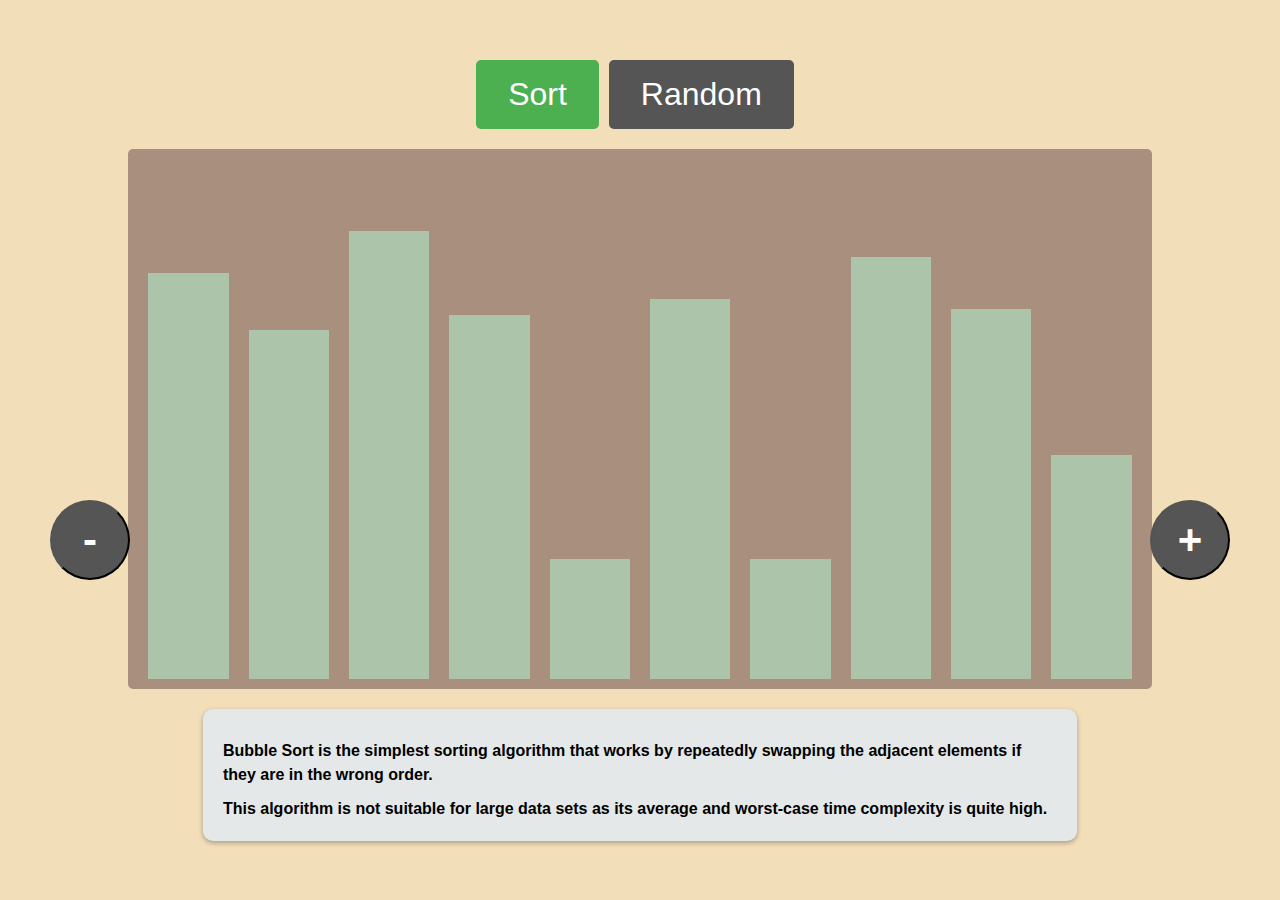
==== algorithms/bubble/bubble.html @ df7b9f5c "Algorithms" ====
<!DOCTYPE html>
<html>
<head>
  <meta charset="UTF-8">
  <title>Bubble Sort Visualization</title>
  <link rel="stylesheet" type="text/css" href="/algorithms/algorithms.css">
</head>
<body>
  <div class="container">
    <div class="header">
		<div class="button-container">
		  <button id="add-btn">+</button>
		  <button id="remove-btn">-</button>
		</div>
		<button id="sort-btn">Sort</button>
		<button id="random-btn">Random</button>
	  </div>
    <div class="column-container">
      <div class="column" id="col-0"></div>
      <div class="column" id="col-1"></div>
      <div class="column" id="col-2"></div>
      <div class="column" id="col-3"></div>
      <div class="column" id="col-4"></div>
      <div class="column" id="col-5"></div>
      <div class="column" id="col-6"></div>
      <div class="column" id="col-7"></div>
      <div class="column" id="col-8"></div>
      <div class="column" id="col-9"></div>
    </div>
	<div class="description-container">
		<div class="description">
		  <h5>Bubble Sort is the simplest sorting algorithm that works by repeatedly swapping the adjacent elements if they are in the wrong order.</h5>
		  <h5>This algorithm is not suitable for large data sets as its average and worst-case time complexity is quite high.</h5>
		</div>
	  </div>
  </div>
  <script src="bubble.js"></script>
</body>
</html>
---- algorithms/algorithms.css ----
* {
	margin: 0;
	padding: 0;
	box-sizing: border-box;
  }
  
  body {
	background-color: #F3DEBA;
	font-family: Arial, sans-serif;
  }
  
  .container {
	display: flex;
	flex-direction: column;
	justify-content: center;
	align-items: center;
	height: 100vh;
	width: 100%;
  }
  
  .header {
	display: flex;
	flex-direction: row;
	justify-content: center;
	align-items: center;
	margin-bottom: 20px;
  }
  
  .column-container {
	display: flex;
	flex-direction: row;
	justify-content: center;
	align-items: flex-end;
	height: 60%;
	width: 80%;
	background-color: #A9907E;
	border-radius: 5px;
	padding: 10px;
  }
  
  .column {
	width: 8%;
	margin: 0 10px;
	background-color: #ABC4AA;
	transition: all 0.2s ease-in-out;
  }
  
  #col-0 {
	height: 10%;
  }
  
  #col-1 {
	height: 22%;
  }
  
  #col-2 {
	height: 56%;
  }
  
  #col-3 {
	height: 27%;
  }
  
  #col-4 {
	height: 49%;
  }
  
  #col-5 {
	height: 61%;
  }
  
  #col-6 {
	height: 79%;
  }
  
  #col-7 {
	height: 80%;
  }
  
  #col-8 {
	height: 90%;
  }
  
  #col-9 {
	height: 10%;
  }
  
  #sort-btn {
	background-color: #4CAF50;
	color: white;
	padding: 16px 32px;
	margin-right: 10px;
	border: none;
	border-radius: 5px;
	cursor: pointer;
	font-size: 32px;
  }
  
  #random-btn {
	background-color: #555555;
	color: white;
	padding: 16px 32px;
	margin-right: 10px;
	border: none;
	border-radius: 5px;
	cursor: pointer;
	font-size: 32px;
  }
  
  #sort-btn:hover, #random-btn:hover,#add-btn:hover, #remove-btn:hover {
	opacity: 0.8;
  }

  #add-btn {
	font-size: 42px;
	font-weight: bold;
	background-color: #555555;
	color: #fff;
	border-radius: 50%;
	width: 80px;
	height: 80px;
	cursor: pointer;
	position: absolute;
	top: 500px;
	right: 50px;
  }
  
  #remove-btn {
	font-size: 42px;
	font-weight: bold;
	background-color: #555555;
	color: #fff;
	border-radius: 50%;
	width: 80px;
	height: 80px;
	cursor: pointer;
	position: absolute;
	top: 500px;
	left: 50px;
  }


.description-container {
  display: flex;
  justify-content: center;
  align-items: center;
  margin-top: 20px;
}

.description {
  background-color: #E5E8E8;
  padding: 20px;
  width: 80%;
  margin: 0 20px;
  border-radius: 10px;
  box-shadow: 0 2px 5px rgba(0, 0, 0, 0.3);
}

.description h5 {
  margin-top: 10px;
  font-size: 16px;
  line-height: 24px;
}
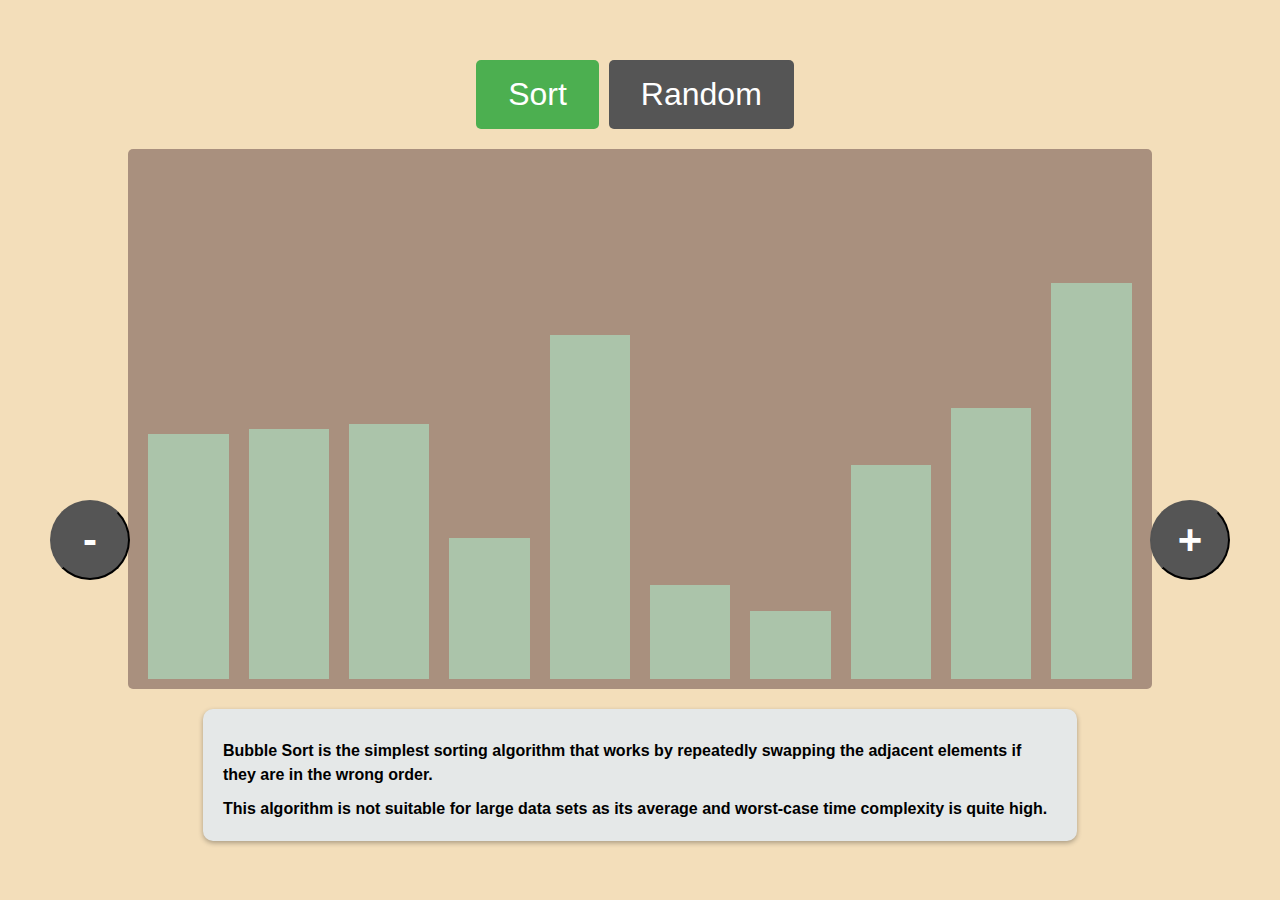
==== commit abbd8c63: "fix: hrefs" ====
--- a/algorithms/bubble/bubble.html
+++ b/algorithms/bubble/bubble.html
@@ -3,7 +3,7 @@
 <head>
   <meta charset="UTF-8">
   <title>Bubble Sort Visualization</title>
-  <link rel="stylesheet" type="text/css" href="/algorithms/algorithms.css">
+  <link rel="stylesheet" type="text/css" href="../algorithms.css">
 </head>
 <body>
   <div class="container">
@@ -34,6 +34,6 @@
 		</div>
 	  </div>
   </div>
-  <script src="bubble.js"></script>
+  <script src="../bubble/bubble.js"></script>
 </body>
 </html>